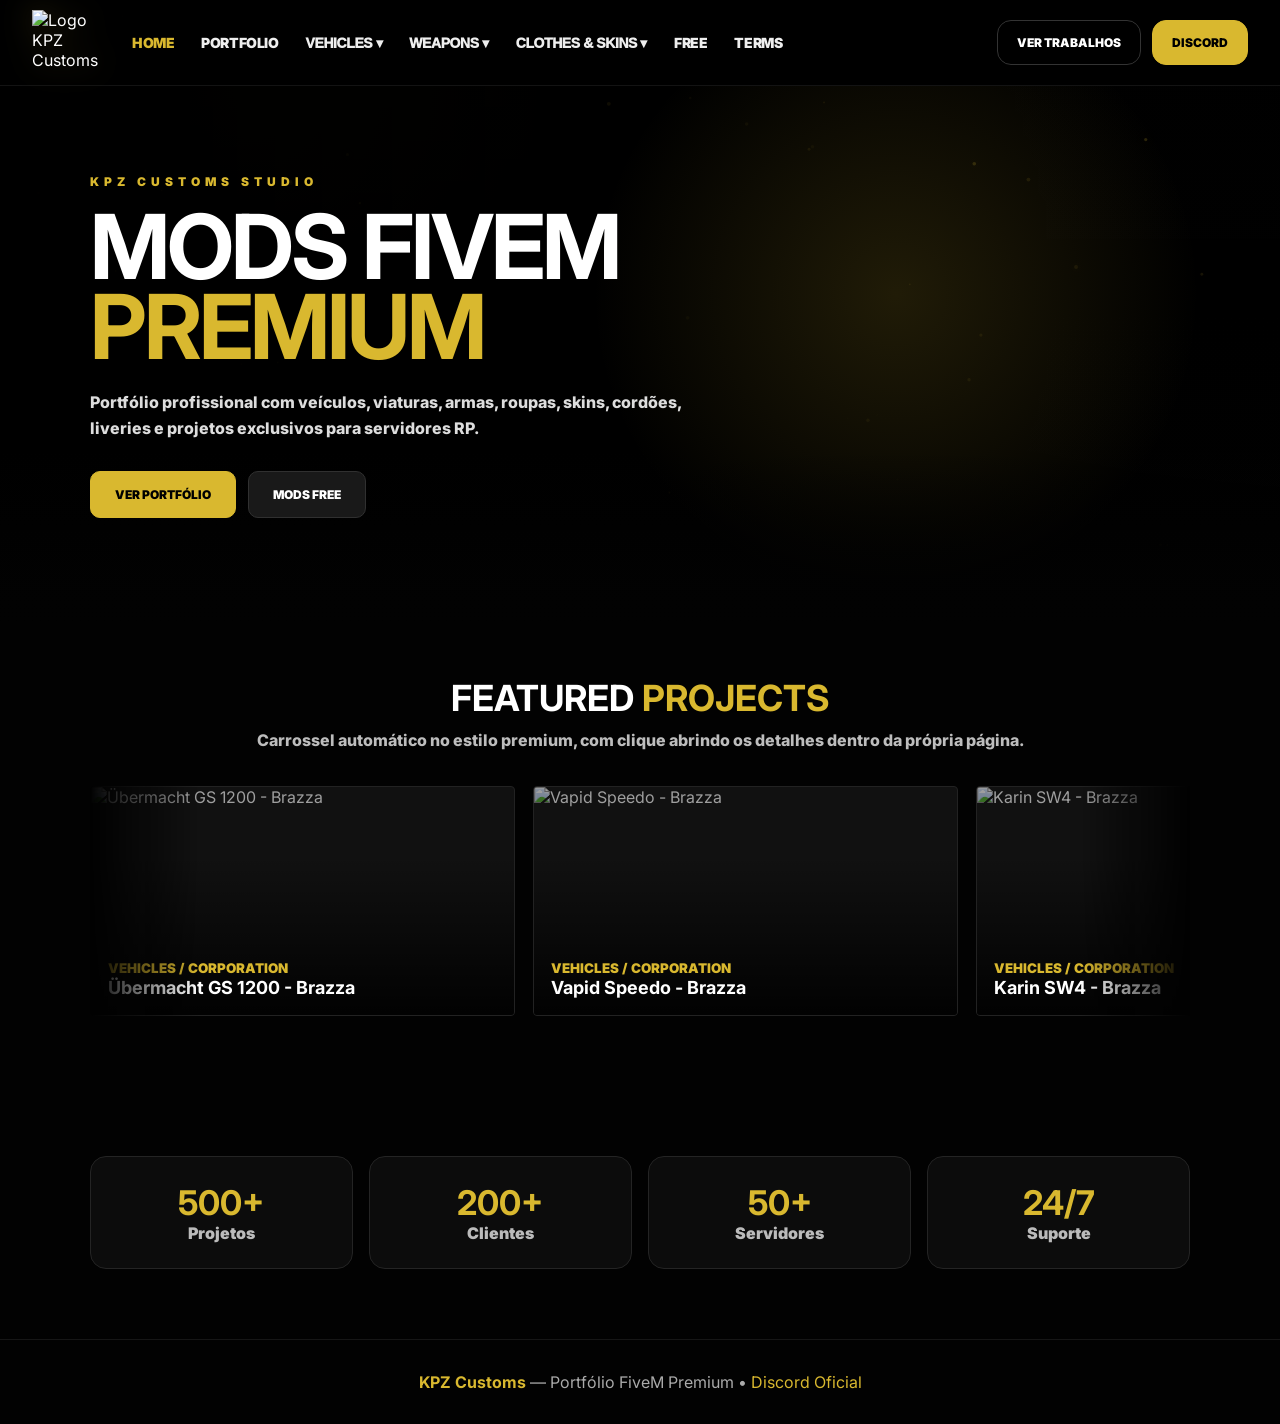
==== index.html @ 7e6423d3 "Add files via upload" ====
<!DOCTYPE html>
<html lang="pt-BR">
<head>
  <meta charset="UTF-8">
  <meta name="viewport" content="width=device-width, initial-scale=1.0">
  <link rel="icon" type="image/png" href="favicon.png">
  <link rel="preconnect" href="https://fonts.googleapis.com">
  <link rel="preconnect" href="https://fonts.gstatic.com" crossorigin>
  <link href="https://fonts.googleapis.com/css2?family=Inter:wght@600;700;800;900&display=swap" rel="stylesheet">
  <link rel="stylesheet" href="style.css">
  <title>KPZ Customs — Home</title>
</head>
<body>

  <!-- Fundo animado de partículas douradas -->
  <canvas id="particles"></canvas>
  <div class="site-bg"></div>

  <!-- MENU PRINCIPAL DO SITE -->
  <nav class="nav">
    <a class="brand" href="index.html" title="KPZ Customs">
      <img src="assets/img/logo.png" alt="Logo KPZ Customs">
    </a>

    <button class="hamb" type="button" aria-label="Abrir menu">☰</button>

    <div class="menu">
      <a href="index.html" class="active">Home</a>
      <a href="portfolio.html">Portfolio</a>

      <div class="drop">
        <button type="button">Vehicles ▾</button>
        <div class="drop-menu">
          <a href="vehicles-corporation.html">Corporation</a>
          <a href="vehicles-illegal.html">Illegal</a>
          <a href="vehicles-others.html">Others</a>
        </div>
      </div>

      <div class="drop">
        <button type="button">Weapons ▾</button>
        <div class="drop-menu">
          <a href="weapons-custom.html">Custom Weapons</a>
        </div>
      </div>

      <div class="drop">
        <button type="button">Clothes & Skins ▾</button>
        <div class="drop-menu">
          <a href="clothes-corporation.html">Corporation</a>
          <a href="clothes-illegal.html">Illegal</a>
          <a href="clothes-others.html">Others</a>
        </div>
      </div>

      <a href="free.html">Free</a>
      <a href="terms.html">Terms</a>
    </div>

    <div class="nav-actions">
      <a class="nav-btn" href="portfolio.html">Ver trabalhos</a>
      <a class="nav-btn gold" href="https://discord.gg/nquZvAYmMJ" target="_blank" rel="noopener">Discord</a>
    </div>
  </nav>

  <!-- HOME / CAPA PRINCIPAL -->
  <header class="hero">
    <div class="hero-content">
      <div class="eyebrow">KPZ Customs Studio</div>
      <h1>Mods FiveM<br><span>Premium</span></h1>
      <p>
        Portfólio profissional com veículos, viaturas, armas, roupas, skins, cordões,
        liveries e projetos exclusivos para servidores RP.
      </p>

      <div class="btns">
        <a class="btn gold" href="portfolio.html">Ver Portfólio</a>
        <a class="btn" href="free.html">Mods Free</a>
      </div>
    </div>
  </header>

  <!-- CARROSSEL DE PROJETOS EM DESTAQUE
       Ele é preenchido automaticamente pelo script.js usando os projetos do data.js. -->
  <section class="section">
    <div class="section-head">
      <h2>Featured <span>Projects</span></h2>
      <p>Carrossel automático no estilo premium, com clique abrindo os detalhes dentro da própria página.</p>
    </div>

    <div class="carousel-mask">
      <div class="carousel" id="featuredCarousel"></div>
    </div>
  </section>

  <!-- NÚMEROS / ESTATÍSTICAS DA LOJA -->
  <section class="section">
    <div class="stats">
      <div class="stat"><b>500+</b><span>Projetos</span></div>
      <div class="stat"><b>200+</b><span>Clientes</span></div>
      <div class="stat"><b>50+</b><span>Servidores</span></div>
      <div class="stat"><b>24/7</b><span>Suporte</span></div>
    </div>
  </section>

  <!-- MODAL DE PROJETO
       Quando você clica em um card, os detalhes aparecem aqui.
       Os dados vêm do arquivo data.js. -->
  <div class="modal">
    <div class="modal-box">
      <button class="modal-close" type="button">×</button>

      <div class="product-layout">
        <div>
          <img id="modalMain" class="main-img" src="" alt="Imagem principal do projeto">

          <div class="buy-row">
            <a id="modalDownload" href="https://discord.gg/nquZvAYmMJ" target="_blank" rel="noopener">Solicitar Projeto</a>
            <button type="button">🛒</button>
          </div>
        </div>

        <div class="details">
          <span class="tag" id="modalCategory"></span>
          <h2 id="modalTitle">Projeto</h2>
          <h3>Project Details</h3>

          <div class="details-card">
            <h4 id="modalDetailsTitle">Projeto</h4>
            <ul id="modalDetails"></ul>
          </div>

          <div class="thumb-grid" id="modalThumbs"></div>
          <p class="support" id="modalDesc">Para suporte, entre no Discord oficial da KPZ Customs.</p>
        </div>
      </div>
    </div>
  </div>

  <!-- RODAPÉ -->
  <footer class="footer">
    <b>KPZ Customs</b> — Portfólio FiveM Premium •
    <a href="https://discord.gg/nquZvAYmMJ" target="_blank" rel="noopener" style="color:#d9b82f">Discord Oficial</a>
  </footer>

  <!-- Scripts do site -->
  <script src="data.js"></script>
  <script src="script.js"></script>
</body>
</html>
---- style.css ----
/*
  KPZ Customs - Estilos do site

  Aqui você muda cores, tamanhos, espaçamentos e aparência geral.
  Cor principal dourada: --gold
*/

:root {
  --bg:#020202;
  --panel:#111;
  --panel2:#171717;
  --line:#2b2b2b;
  --text:#fff;
  --muted:#bdbdbd;
  --gold:#d9b82f;
  --gold2:#ffd84f;
  --purple:#7b20ff
}
* {
  box-sizing:border-box;
  margin:0;
  padding:0
}
html {
  scroll-behavior:smooth
}
body {
  font-family:Inter ,Arial ,sans-serif;
  background:#020202;
  color:#fff;
  overflow-x:hidden
}
a {
  text-decoration:none;
  color:inherit
}
img {
  display:block;
  max-width:100%
}
#particles {
  position:fixed;
  inset:0;
  width:100%;
  height:100%;
  z-index:-2;
  background:radial-gradient(circle at 20% 10% ,rgba(217 ,184 ,47 ,.07) ,transparent 25%) ,#020202
}
.site-bg {
  position:fixed;
  inset:0;
  z-index:-1;
  background:linear-gradient(180deg ,rgba(0 ,0 ,0 ,.2) ,#020202 70%);
  pointer-events:none
}
.nav {
  height:86px;
  display:flex;
  align-items:center;
  gap:34px;
  padding:0 32px;
  background:rgba(0 ,0 ,0 ,.92);
  border-bottom:1px solid #131313;
  position:sticky;
  top:0;
  z-index:20;
  backdrop-filter:blur(14px)
}
.brand img {
  width:66px;
  height:66px;
  object-fit:contain;
  filter:drop-shadow(0 0 15px rgba(217 ,184 ,47 ,.25))
}
.menu {
  display:flex;
  align-items:center;
  gap:27px;
  flex:1
}
.menu a ,.drop>button {
  font-size:14px;
  font-weight:1000;
  text-transform:uppercase;
  color:#eee;
  background:none;
  border:0;
  cursor:pointer;
  letter-spacing:-.03em
}
.menu a:hover ,.drop>button:hover ,.menu .active {
  color:var(--gold)
}
.drop {
  position:relative;
  height:86px;
  display:flex;
  align-items:center
}
.drop-menu {
  display:none;
  position:absolute;
  top:70px;
  left:0;
  background:#070707;
  border:1px solid #252525;
  border-radius:12px;
  padding:10px;
  min-width:220px;
  box-shadow:0 20px 45px #000
}
.drop:hover .drop-menu {
  display:block
}
.drop-menu a {
  display:block;
  padding:12px;
  border-radius:8px;
  color:#d9d9d9;
  font-size:13px
}
.drop-menu a:hover {
  background:#141414;
  color:var(--gold)
}
.nav-actions {
  display:flex;
  gap:11px;
  align-items:center
}
.nav-btn {
  border:1px solid #333;
  border-radius:14px;
  padding:14px 19px;
  font-size:12px;
  font-weight:1000;
  text-transform:uppercase
}
.nav-btn.gold {
  background:var(--gold);
  border-color:var(--gold);
  color:#000
}
.hamb {
  display:none;
  background:#111;
  border:1px solid #333;
  color:#fff;
  border-radius:10px;
  padding:8px 11px;
  font-size:23px;
  margin-left:auto
}
.hero {
  height:520px;
  display:flex;
  align-items:center;
  position:relative;
  overflow:hidden;
  padding:70px 7%;
  background:linear-gradient(90deg ,#000 0% ,rgba(0 ,0 ,0 ,.74) 40% ,rgba(0 ,0 ,0 ,.35)) ,url('assets/img/cordao-astro.png') center/cover
}
.hero:after {
  content:"";
  position:absolute;
  inset:0;
  background:linear-gradient(180deg ,transparent 70% ,#020202) ,radial-gradient(circle at 70% 40% ,rgba(217 ,184 ,47 ,.15) ,transparent 32%)
}
.hero-content {
  position:relative;
  z-index:1;
  max-width:650px
}
.eyebrow {
  color:var(--gold);
  font-weight:1000;
  font-size:12px;
  letter-spacing:5px;
  text-transform:uppercase;
  margin-bottom:18px
}
.hero h1 {
  font-size:clamp(50px ,7vw ,96px);
  line-height:.9;
  text-transform:uppercase;
  letter-spacing:-3px
}
.hero h1 span {
  color:var(--gold)
}
.hero p {
  color:#ddd;
  font-weight:800;
  line-height:1.6;
  margin:22px 0 30px
}
.btns {
  display:flex;
  gap:12px;
  flex-wrap:wrap
}
.btn {
  display:inline-flex;
  align-items:center;
  justify-content:center;
  border-radius:10px;
  padding:15px 24px;
  background:#191919;
  border:1px solid #303030;
  font-weight:1000;
  text-transform:uppercase;
  font-size:12px;
  cursor:pointer
}
.btn.gold {
  background:var(--gold);
  border-color:var(--gold);
  color:#000
}
.section {
  padding:70px 7%
}
.section-head {
  text-align:center;
  margin-bottom:36px
}
.section-head h2 {
  font-size:36px;
  text-transform:uppercase
}
.section-head span {
  color:var(--gold)
}
.section-head p {
  color:#bdbdbd;
  margin-top:10px;
  font-weight:800
}
.carousel-mask {
  overflow:hidden;
  mask-image:linear-gradient(90deg ,transparent ,#000 10% ,#000 90% ,transparent)
}
.carousel {
  display:flex;
  gap:18px;
  width:max-content;
  animation:marquee 28s linear infinite
}
.carousel-mask:hover .carousel {
  animation-play-state:paused
}
@keyframes marquee {
  to {
  transform:translateX(-50%)
}
}
.feat {
  width:425px;
  height:230px;
  border-radius:4px;
  overflow:hidden;
  position:relative;
  background:#111;
  border:1px solid #222;
  flex:0 0 auto;
  cursor:pointer
}
.feat img {
  width:100%;
  height:100%;
  object-fit:cover;
  filter:brightness(.62);
  transition:.35s
}
.feat:hover img {
  transform:scale(1.06);
  filter:brightness(1)
}
.feat:after {
  content:"";
  position:absolute;
  inset:0;
  background:linear-gradient(180deg ,transparent 30% ,rgba(0 ,0 ,0 ,.9))
}
.feat div {
  position:absolute;
  left:17px;
  bottom:17px;
  z-index:1
}
.feat small {
  color:var(--gold);
  font-weight:1000;
  text-transform:uppercase
}
.feat b {
  display:block;
  font-size:18px
}
.stats {
  display:grid;
  grid-template-columns:repeat(4 ,1fr);
  gap:16px
}
.stat {
  background:#0c0c0c;
  border:1px solid #242424;
  border-radius:16px;
  padding:25px;
  text-align:center
}
.stat b {
  display:block;
  color:var(--gold);
  font-size:34px
}
.stat span {
  color:#bbb;
  font-weight:900
}
.page-hero {
  height:320px;
  display:grid;
  place-items:center;
  text-align:center;
  background:linear-gradient(rgba(0 ,0 ,0 ,.55) ,#020202) ,url('assets/img/suv-front.png') center/cover;
  border-bottom:1px solid #151515
}
.page-hero h1 {
  font-size:clamp(48px ,7vw ,88px);
  text-transform:uppercase
}
.page-hero p {
  color:#cfcfcf;
  font-weight:800
}
.filters {
  display:flex;
  justify-content:center;
  gap:12px;
  flex-wrap:wrap;
  margin-bottom:38px
}
.filter {
  border:1px solid #333;
  background:#111;
  color:#fff;
  border-radius:999px;
  padding:14px 26px;
  font-size:14px;
  font-weight:1000;
  cursor:pointer
}
.filter.active ,.filter:hover {
  background:var(--gold);
  color:#000;
  border-color:var(--gold)
}
.grid {
  display:grid;
  grid-template-columns:repeat(3 ,minmax(0 ,1fr));
  gap:22px
}
.card {
  background:linear-gradient(#151515 ,#090909);
  border:1px solid #252525;
  border-radius:14px;
  overflow:hidden;
  cursor:pointer;
  transition:.25s
}
.card:hover {
  transform:translateY(-6px);
  border-color:rgba(217 ,184 ,47 ,.5)
}
.card img {
  height:230px;
  width:100%;
  object-fit:cover;
  filter:brightness(.82)
}
.card-body {
  padding:18px
}
.tag {
  color:var(--gold);
  font-size:11px;
  font-weight:1000;
  text-transform:uppercase
}
.card h3 {
  font-size:24px;
  margin:8px 0
}
.card p {
  color:#d0d0d0;
  line-height:1.5;
  font-weight:700
}
.free-link {
  display:inline-block;
  margin-top:14px;
  padding:12px 16px;
  background:var(--gold);
  color:#000;
  border-radius:9px;
  font-weight:1000;
  text-transform:uppercase
}
.modal {
  position:fixed;
  inset:0;
  background:rgba(0 ,0 ,0 ,.82);
  z-index:100;
  display:none;
  align-items:flex-start;
  justify-content:center;
  padding:70px 20px;
  overflow:auto;
  backdrop-filter:blur(8px)
}
.modal.show {
  display:flex
}
.modal-box {
  width:min(1240px ,100%);
  background:#050505;
  border:1px solid #2d2d2d;
  border-radius:10px;
  padding:28px;
  position:relative;
  box-shadow:0 35px 100px #000
}
.modal-close {
  position:absolute;
  right:18px;
  top:12px;
  background:#111;
  border:1px solid #333;
  color:#fff;
  border-radius:9px;
  font-size:26px;
  width:42px;
  height:42px;
  cursor:pointer
}
.product-layout {
  display:grid;
  grid-template-columns:1.05fr .95fr;
  gap:40px
}
.main-img {
  height:430px;
  width:100%;
  object-fit:cover;
  border-radius:9px;
  background:#0a0a0a;
  border:1px solid #252525
}
.buy-row {
  display:flex;
  margin-top:14px;
  width:330px;
  max-width:100%;
  height:60px;
  background:#2b2b2b;
  border-radius:4px;
  overflow:hidden
}
.buy-row a {
  flex:1;
  display:grid;
  place-items:center;
  font-weight:1000
}
.buy-row button {
  width:70px;
  background:#262626;
  border:0;
  border-left:1px solid #555;
  color:#fff;
  font-size:22px
}
.details h2 {
  font-size:18px;
  text-transform:uppercase;
  margin:8px 0 14px
}
.details h3 {
  font-size:18px;
  margin-bottom:14px
}
.details-card {
  background:#151515;
  border:1px solid #353535;
  border-right:5px solid var(--purple);
  border-radius:7px;
  min-height:320px;
  padding:26px;
  text-align:center;
  overflow:hidden
}
.details-card h4 {
  font-size:36px;
  font-style:italic;
  text-decoration:underline;
  margin-bottom:16px
}
.details-card li {
  list-style:none;
  margin:14px 0;
  color:#ddd;
  font-size:13px;
  font-weight:900
}
.thumb-grid {
  display:grid;
  grid-template-columns:repeat(2 ,1fr);
  gap:10px;
  margin-top:14px
}
.thumb-grid img {
  height:125px;
  width:100%;
  object-fit:cover;
  border:1px solid #222;
  cursor:pointer;
  filter:brightness(.86)
}
.thumb-grid img:hover {
  filter:brightness(1)
}
.support {
  font-size:12px;
  font-weight:900;
  color:#d4d4d4;
  text-align:center;
  margin-top:14px
}
.terms {
  max-width:1000px;
  margin:auto
}
.term {
  background:#0b0b0b;
  border:1px solid #262626;
  border-radius:14px;
  padding:22px;
  margin-bottom:14px
}
.term h3 {
  color:var(--gold);
  margin-bottom:9px
}
.term p ,.term li {
  color:#d0d0d0;
  line-height:1.6;
  font-weight:700
}
.term ul {
  padding-left:22px
}
.footer {
  padding:32px;
  text-align:center;
  border-top:1px solid #161616;
  color:#aaa
}
.footer b {
  color:var(--gold)
}
@media(max-width:980px) {
  .hamb {
  display:block
}
.menu {
  display:none;
  position:absolute;
  top:86px;
  left:0;
  right:0;
  background:#030303;
  flex-direction:column;
  align-items:flex-start;
  padding:22px
}
.menu.open {
  display:flex
}
.nav-actions {
  display:none
}
.grid ,.stats ,.product-layout {
  grid-template-columns:1fr
}
.main-img {
  height:300px
}
.thumb-grid img {
  height:100px
}
.nav {
  padding:0 18px
}
.feat {
  width:310px
}
}
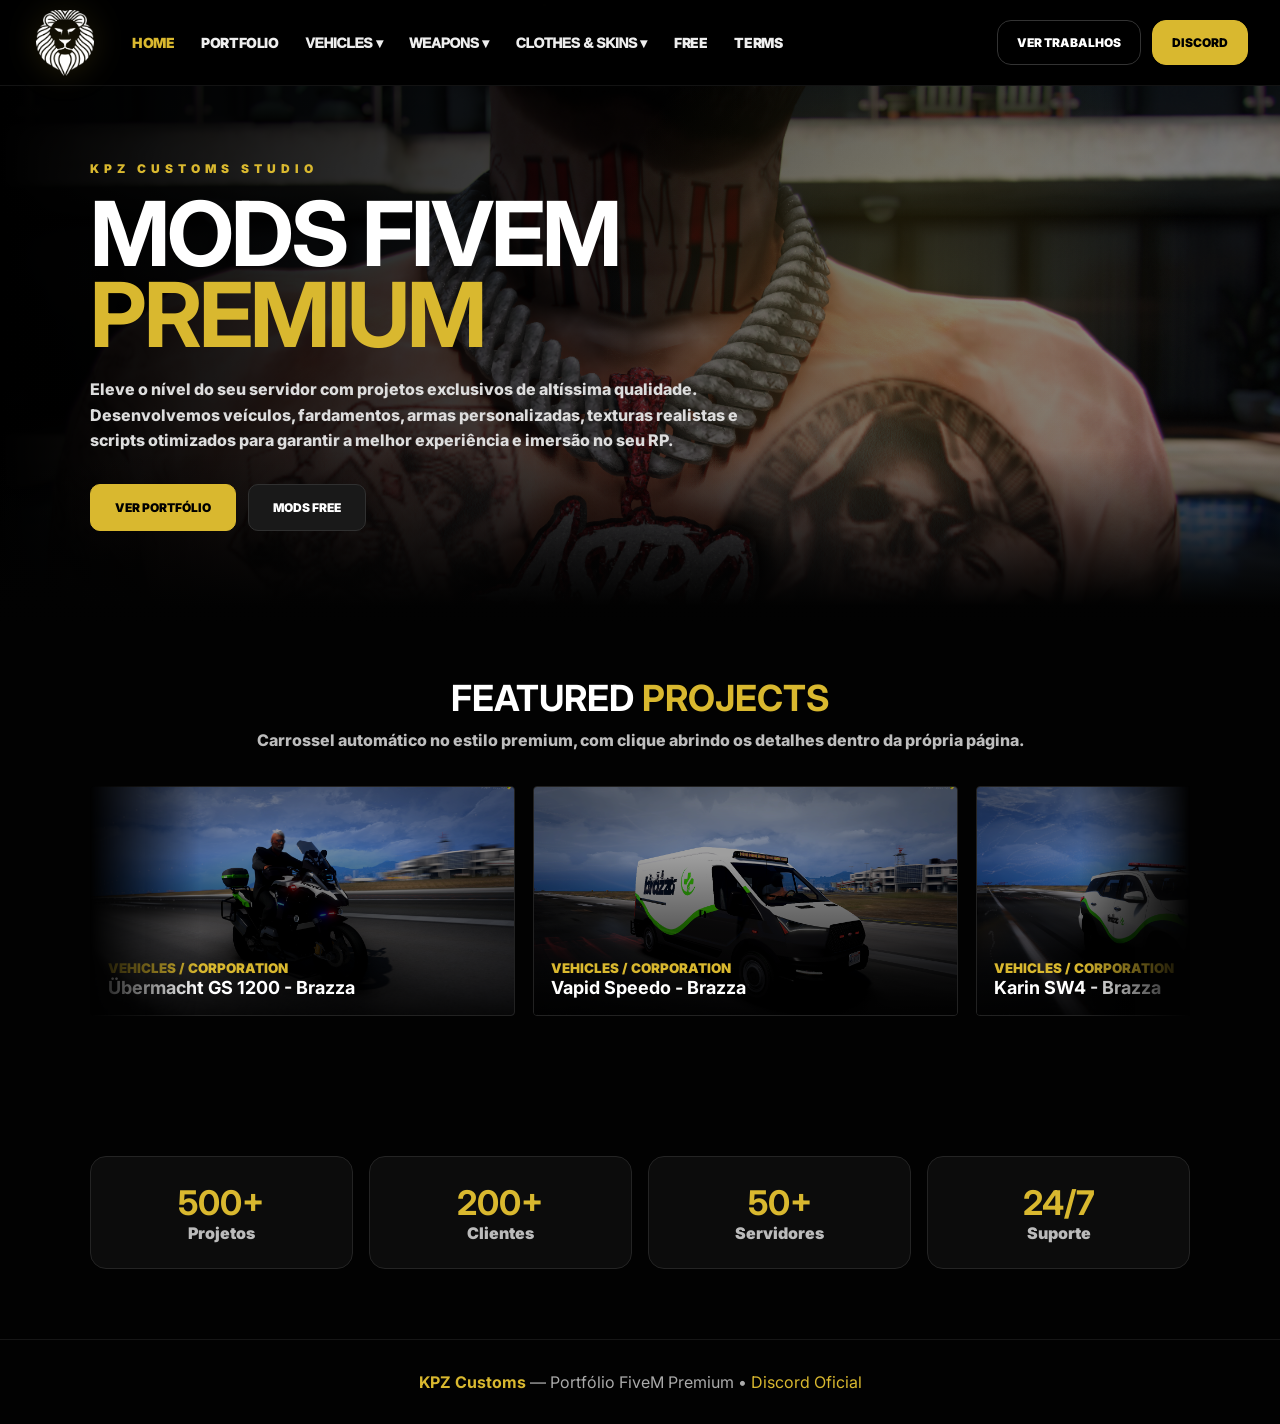
==== commit 5128cb0d: "Update index.html" ====
--- a/index.html
+++ b/index.html
@@ -69,8 +69,8 @@
       <div class="eyebrow">KPZ Customs Studio</div>
       <h1>Mods FiveM<br><span>Premium</span></h1>
       <p>
-        Portfólio profissional com veículos, viaturas, armas, roupas, skins, cordões,
-        liveries e projetos exclusivos para servidores RP.
+        Eleve o nível do seu servidor com projetos exclusivos de altíssima qualidade.
+        Desenvolvemos veículos, fardamentos, armas personalizadas, texturas realistas e scripts otimizados para garantir a melhor experiência e imersão no seu RP.
       </p>
 
       <div class="btns">
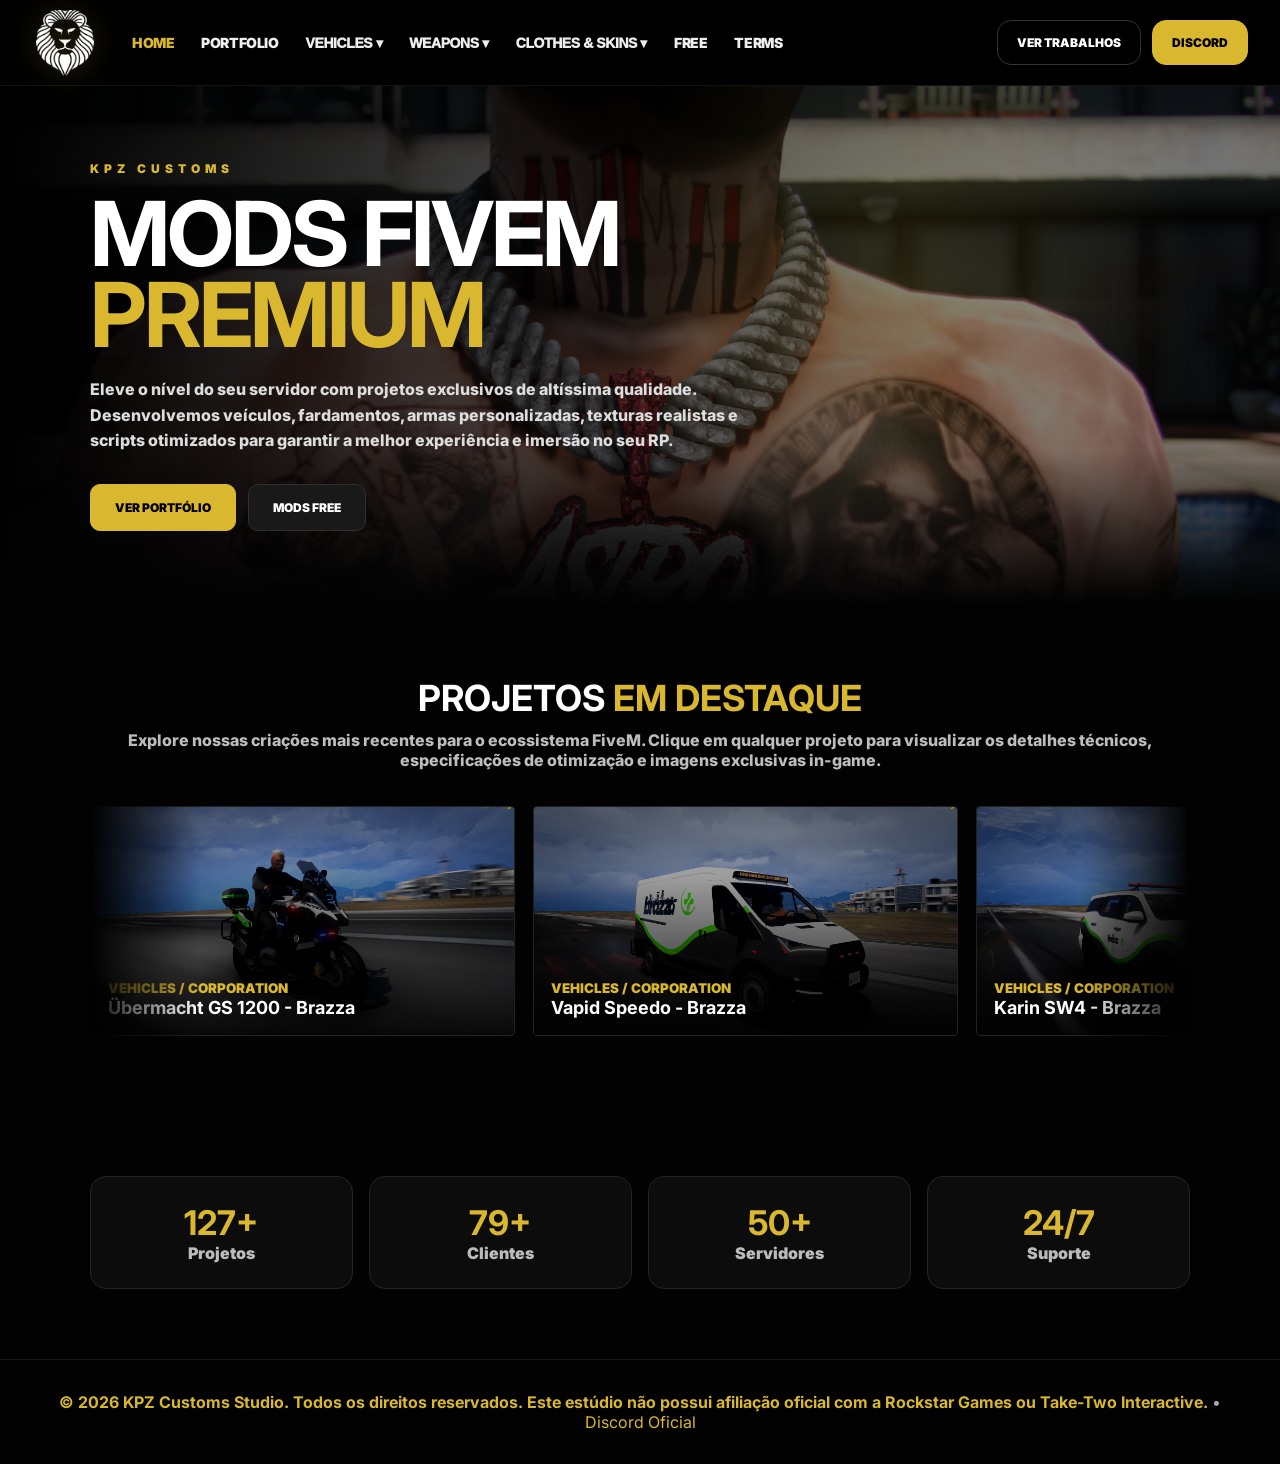
==== commit b7637afc: "Update index.html" ====
--- a/index.html
+++ b/index.html
@@ -66,7 +66,7 @@
   <!-- HOME / CAPA PRINCIPAL -->
   <header class="hero">
     <div class="hero-content">
-      <div class="eyebrow">KPZ Customs Studio</div>
+      <div class="eyebrow">KPZ Customs</div>
       <h1>Mods FiveM<br><span>Premium</span></h1>
       <p>
         Eleve o nível do seu servidor com projetos exclusivos de altíssima qualidade.
@@ -84,8 +84,8 @@
        Ele é preenchido automaticamente pelo script.js usando os projetos do data.js. -->
   <section class="section">
     <div class="section-head">
-      <h2>Featured <span>Projects</span></h2>
-      <p>Carrossel automático no estilo premium, com clique abrindo os detalhes dentro da própria página.</p>
+      <h2>PROJETOS <span>EM DESTAQUE</span></h2>
+      <p>Explore nossas criações mais recentes para o ecossistema FiveM. Clique em qualquer projeto para visualizar os detalhes técnicos, especificações de otimização e imagens exclusivas in-game.</p>
     </div>
 
     <div class="carousel-mask">
@@ -96,8 +96,8 @@
   <!-- NÚMEROS / ESTATÍSTICAS DA LOJA -->
   <section class="section">
     <div class="stats">
-      <div class="stat"><b>500+</b><span>Projetos</span></div>
-      <div class="stat"><b>200+</b><span>Clientes</span></div>
+      <div class="stat"><b>127+</b><span>Projetos</span></div>
+      <div class="stat"><b>79+</b><span>Clientes</span></div>
       <div class="stat"><b>50+</b><span>Servidores</span></div>
       <div class="stat"><b>24/7</b><span>Suporte</span></div>
     </div>
@@ -139,7 +139,8 @@
 
   <!-- RODAPÉ -->
   <footer class="footer">
-    <b>KPZ Customs</b> — Portfólio FiveM Premium •
+    <b>© 2026 KPZ Customs Studio. Todos os direitos reservados.
+Este estúdio não possui afiliação oficial com a Rockstar Games ou Take-Two Interactive. </b> •
     <a href="https://discord.gg/nquZvAYmMJ" target="_blank" rel="noopener" style="color:#d9b82f">Discord Oficial</a>
   </footer>
 
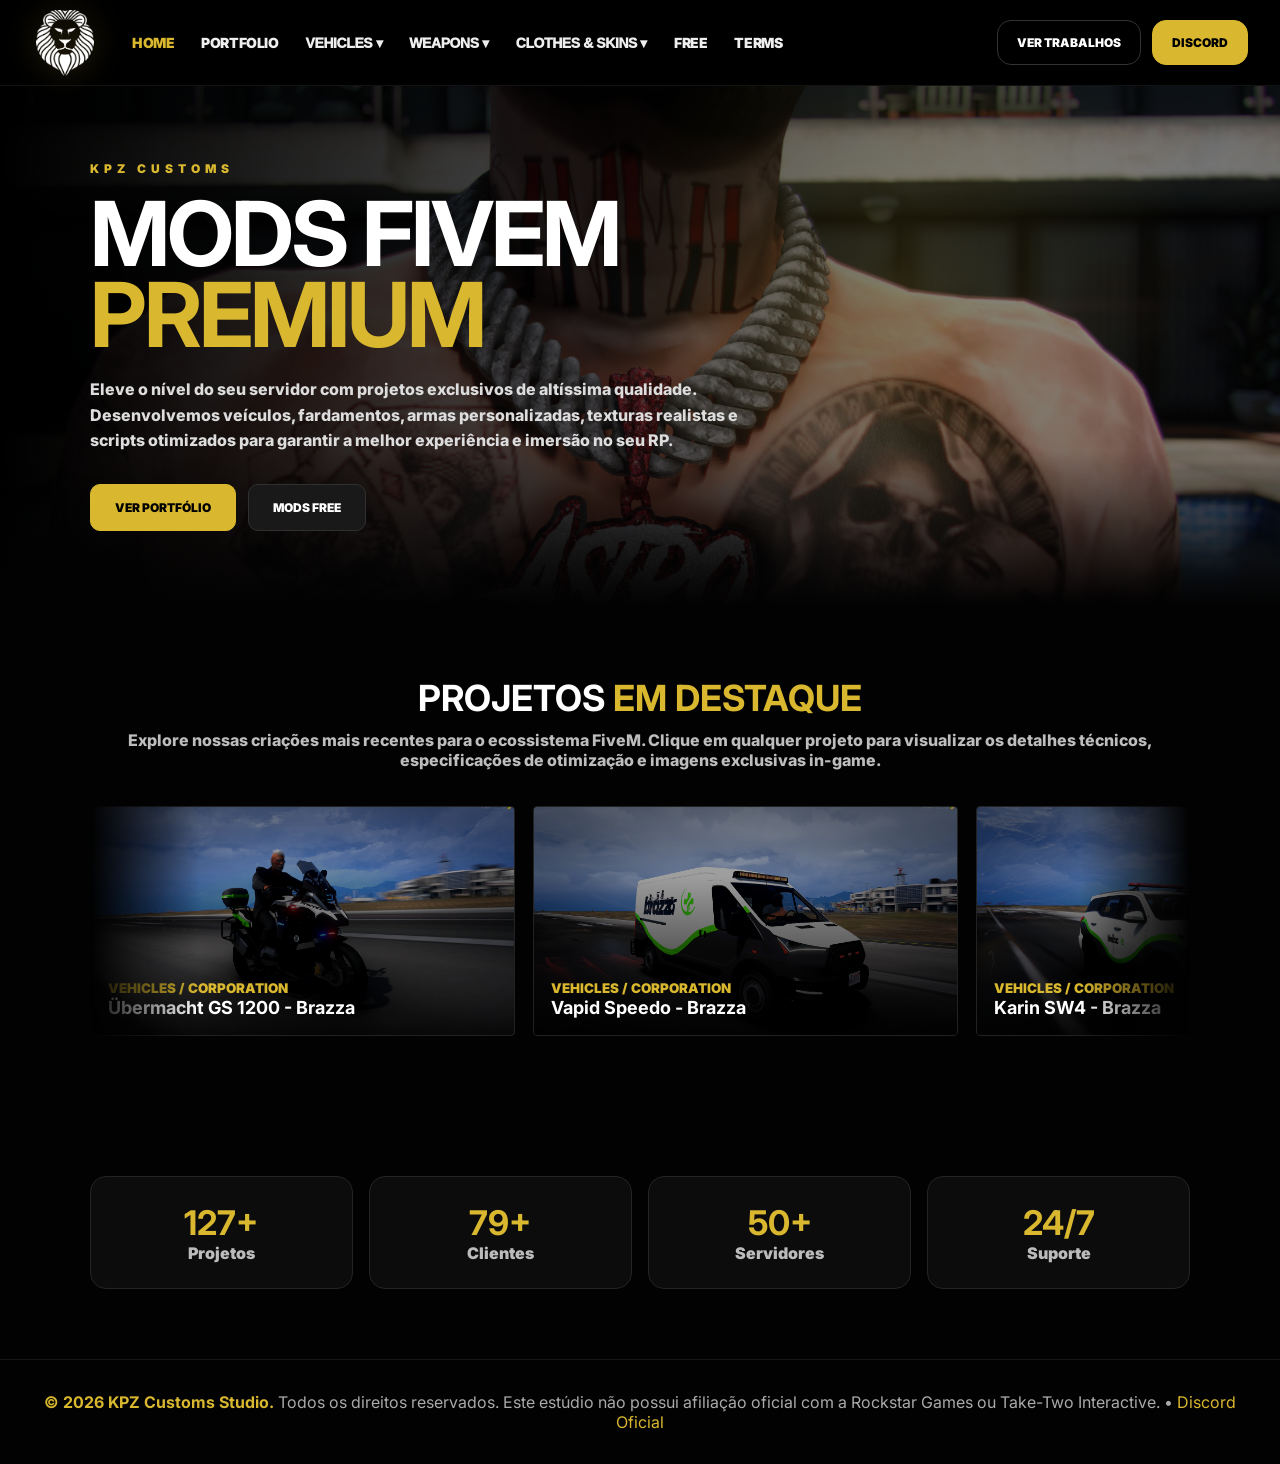
==== commit 2cfa8677: "Update footer copyright notice formatting" ====
--- a/index.html
+++ b/index.html
@@ -139,8 +139,8 @@
 
   <!-- RODAPÉ -->
   <footer class="footer">
-    <b>© 2026 KPZ Customs Studio. Todos os direitos reservados.
-Este estúdio não possui afiliação oficial com a Rockstar Games ou Take-Two Interactive. </b> •
+    <b>© 2026 KPZ Customs Studio. </b> Todos os direitos reservados.
+Este estúdio não possui afiliação oficial com a Rockstar Games ou Take-Two Interactive. • 
     <a href="https://discord.gg/nquZvAYmMJ" target="_blank" rel="noopener" style="color:#d9b82f">Discord Oficial</a>
   </footer>
 
